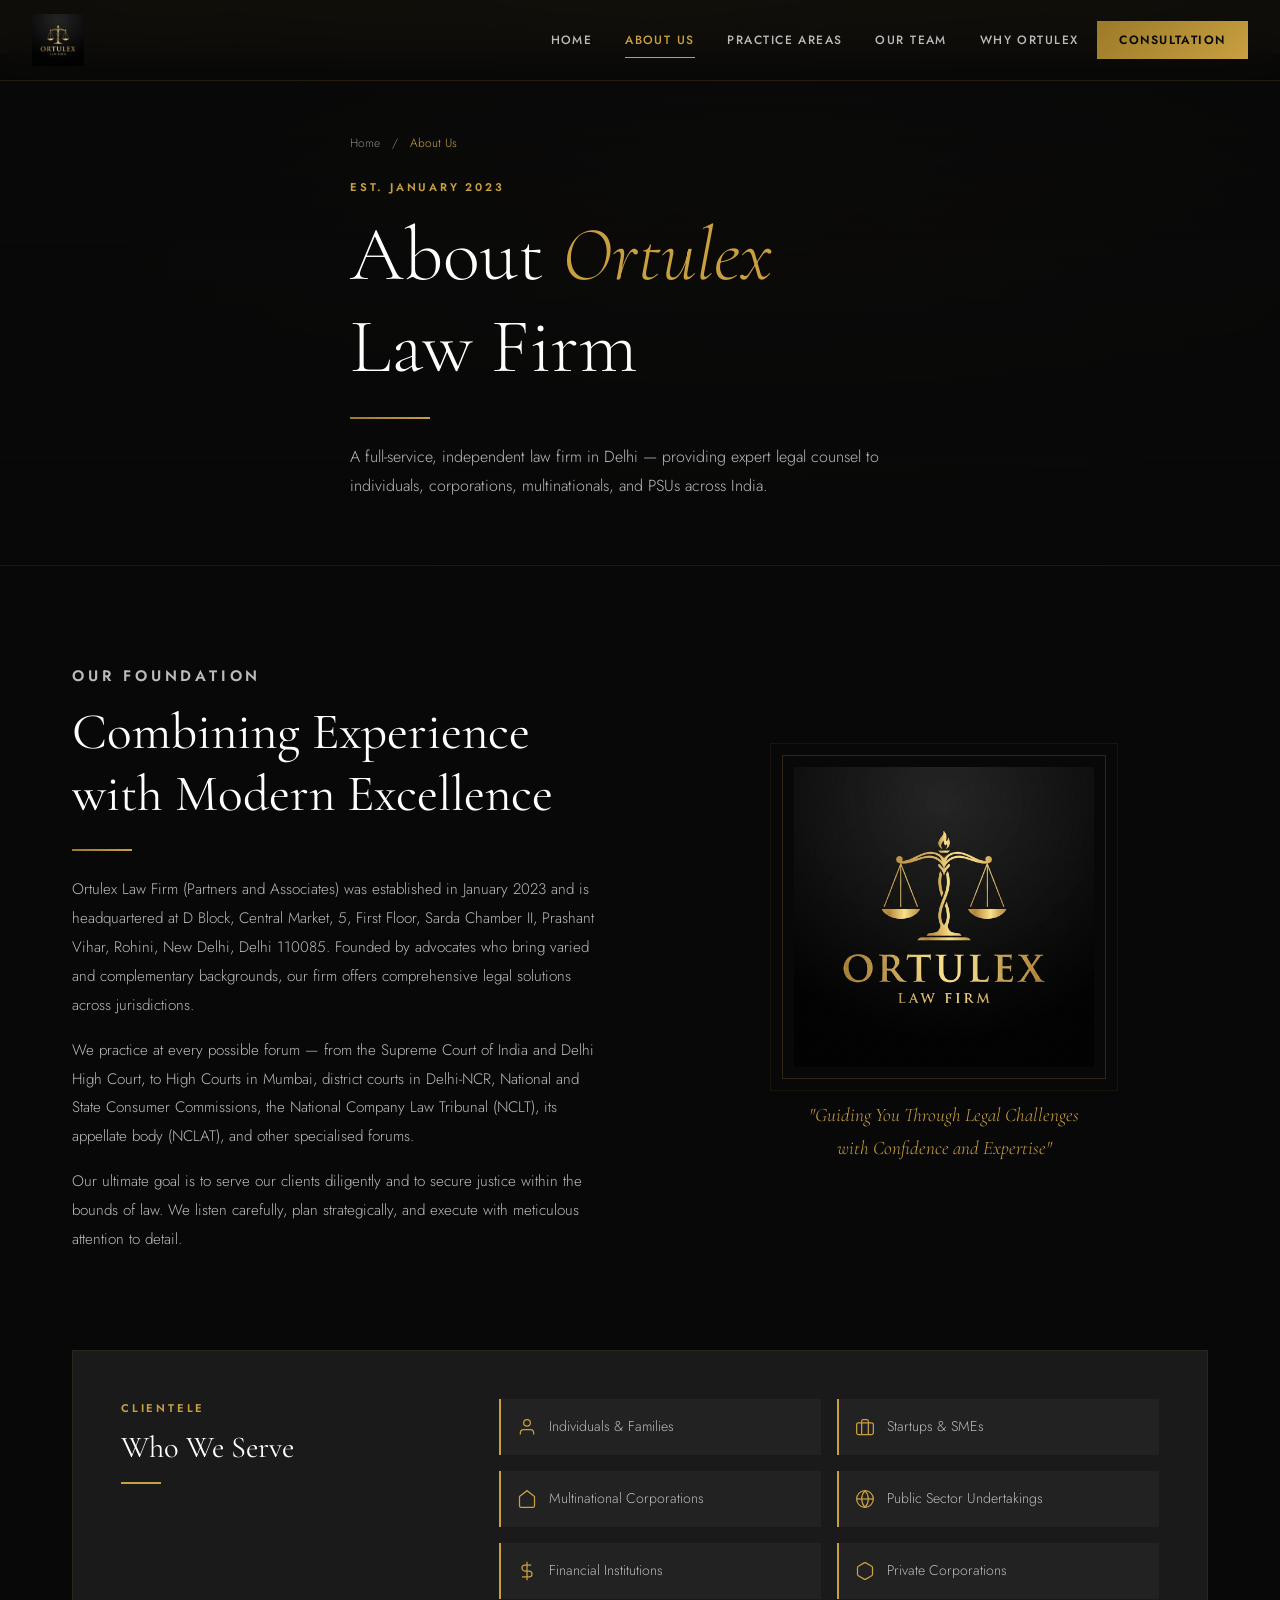
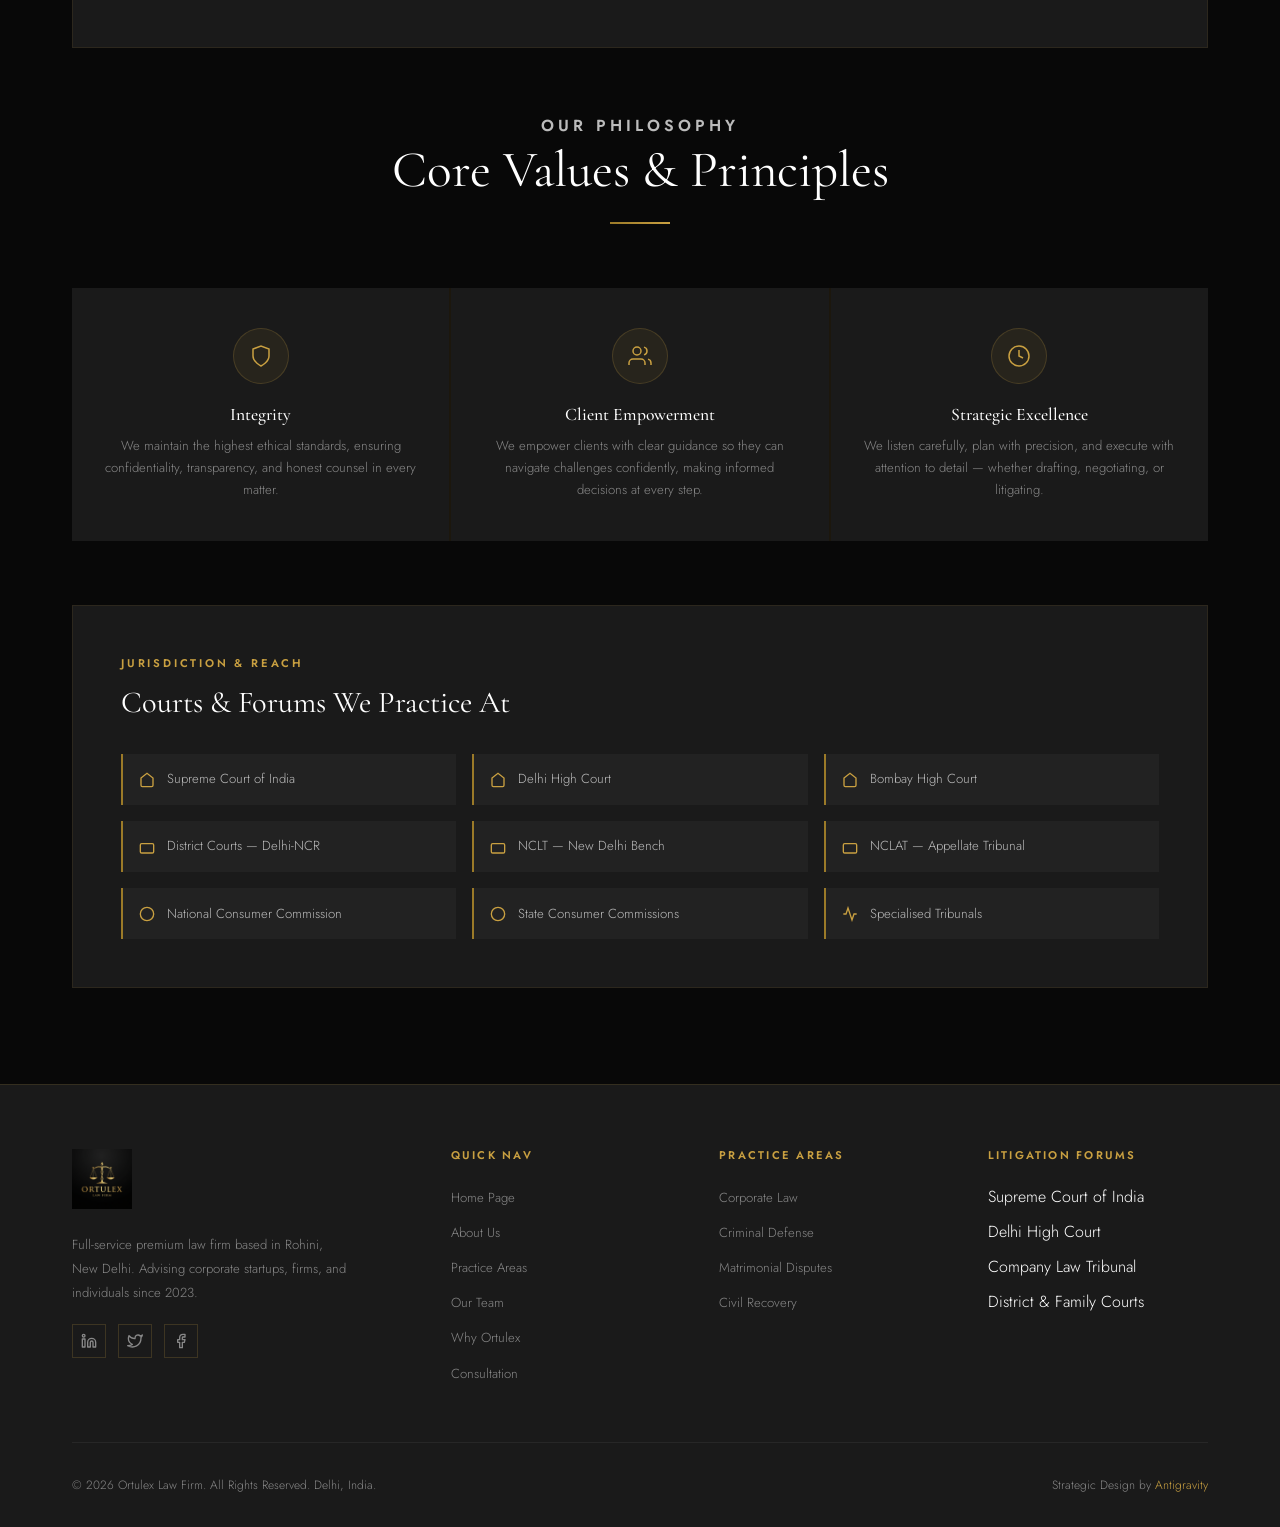
==== about.html @ f360d990 "first commit" ====
<!DOCTYPE html>
<html lang="en">
<head>
  <meta charset="UTF-8">
  <meta name="viewport" content="width=device-width, initial-scale=1.0">
  <title>About Us | Ortulex Law Firm</title>
  <meta name="description" content="About Ortulex Law Firm – Full-service legal solutions in Delhi since 2023. Meet our attorneys and learn our legal values.">
  <link rel="preconnect" href="https://fonts.googleapis.com">
  <link rel="preconnect" href="https://fonts.gstatic.com" crossorigin>
  <link href="https://fonts.googleapis.com/css2?family=Cormorant+Garamond:ital,wght@0,300;0,400;0,500;0,600;0,700;1,400;1,600&family=Jost:wght@300;400;500;600&display=swap" rel="stylesheet">
  <link rel="stylesheet" href="css/style.css">
</head>
<body>

  <!-- DYNAMIC HEADER PLACEHOLDER -->
  <div id="header-placeholder"></div>

  <!-- ABOUT PAGE HERO -->
  <div class="about-hero">
    <div class="container">
      <div class="breadcrumb"><a href="index.html">Home</a> &nbsp;/&nbsp; <span>About Us</span></div>
      <p class="label" style="margin-bottom:0.75rem;">Est. January 2023</p>
      <h1 style="max-width:650px;font-weight:300;">About <em style="color:var(--gold);font-style:italic;">Ortulex</em><br>Law Firm</h1>
      <div style="width:80px;height:2px;background:linear-gradient(90deg,var(--gold-dark),var(--gold));margin:1.5rem 0;"></div>
      <p style="max-width:580px;color:var(--gray-light);font-size:1rem;line-height:1.8;">A full-service, independent law firm in Delhi — providing expert legal counsel to individuals, corporations, multinationals, and PSUs across India.</p>
    </div>
  </div>

  <section class="section">
    <div class="container">
      <div class="about-intro">
        <div class="about-text">
          <p class="label" style="margin-bottom:0.75rem;">Our Foundation</p>
          <h2 style="margin-bottom:1.5rem;">Combining Experience<br>with Modern Excellence</h2>
          <div style="width:60px;height:2px;background:linear-gradient(90deg,var(--gold-dark),var(--gold));margin-bottom:1.5rem;"></div>
          <p>Ortulex Law Firm (Partners and Associates) was established in January 2023 and is headquartered at D Block, Central Market, 5, First Floor, Sarda Chamber II, Prashant Vihar, Rohini, New Delhi, Delhi 110085. Founded by advocates who bring varied and complementary backgrounds, our firm offers comprehensive legal solutions across jurisdictions.</p>
          <p>We practice at every possible forum — from the Supreme Court of India and Delhi High Court, to High Courts in Mumbai, district courts in Delhi-NCR, National and State Consumer Commissions, the National Company Law Tribunal (NCLT), its appellate body (NCLAT), and other specialised forums.</p>
          <p>Our ultimate goal is to serve our clients diligently and to secure justice within the bounds of law. We listen carefully, plan strategically, and execute with meticulous attention to detail.</p>
        </div>
        <div class="about-logo-block">
          <div class="about-logo-frame">
            <img src="images/logo.png" alt="Ortulex Law Firm Logo">
          </div>
          <div style="margin-top:2rem;text-align:center;">
            <div style="font-family:var(--serif);font-size:1.2rem;color:var(--gold);font-style:italic;">"Guiding You Through Legal Challenges<br>with Confidence and Expertise"</div>
          </div>
        </div>
      </div>

      <!-- WHO WE SERVE -->
      <div class="about-clientele-card">
        <div class="about-clientele-row">
          <div>
            <p class="label" style="margin-bottom:0.75rem;">Clientele</p>
            <h3>Who We Serve</h3>
            <div style="width:40px;height:2px;background:var(--gold);margin:1rem 0;"></div>
          </div>
          <div class="about-clientele-grid">
            <div style="display:flex;align-items:center;gap:0.75rem;padding:1rem;background:var(--dark3);border-left:2px solid var(--gold);">
              <svg width="20" height="20" viewBox="0 0 24 24" fill="none" stroke="var(--gold)" stroke-width="1.5"><path d="M20 21v-2a4 4 0 00-4-4H8a4 4 0 00-4 4v2"></path><circle cx="12" cy="7" r="4"></circle></svg>
              <span style="font-size:0.88rem;color:var(--gray-light);">Individuals &amp; Families</span>
            </div>
            <div style="display:flex;align-items:center;gap:0.75rem;padding:1rem;background:var(--dark3);border-left:2px solid var(--gold);">
              <svg width="20" height="20" viewBox="0 0 24 24" fill="none" stroke="var(--gold)" stroke-width="1.5"><rect x="2" y="7" width="20" height="14" rx="2"></rect><path d="M16 21V5a2 2 0 00-2-2h-4a2 2 0 00-2 2v16"></path></svg>
              <span style="font-size:0.88rem;color:var(--gray-light);">Startups &amp; SMEs</span>
            </div>
            <div style="display:flex;align-items:center;gap:0.75rem;padding:1rem;background:var(--dark3);border-left:2px solid var(--gold);">
              <svg width="20" height="20" viewBox="0 0 24 24" fill="none" stroke="var(--gold)" stroke-width="1.5"><path d="M3 9l9-7 9 7v11a2 2 0 01-2 2H5a2 2 0 01-2-2z"></path></svg>
              <span style="font-size:0.88rem;color:var(--gray-light);">Multinational Corporations</span>
            </div>
            <div style="display:flex;align-items:center;gap:0.75rem;padding:1rem;background:var(--dark3);border-left:2px solid var(--gold);">
              <svg width="20" height="20" viewBox="0 0 24 24" fill="none" stroke="var(--gold)" stroke-width="1.5"><circle cx="12" cy="12" r="10"></circle><line x1="2" y1="12" x2="22" y2="12"></line><path d="M12 2a15.3 15.3 0 014 10 15.3 15.3 0 01-4 10 15.3 15.3 0 01-4-10 15.3 15.3 0 014-10z"></path></svg>
              <span style="font-size:0.88rem;color:var(--gray-light);">Public Sector Undertakings</span>
            </div>
            <div style="display:flex;align-items:center;gap:0.75rem;padding:1rem;background:var(--dark3);border-left:2px solid var(--gold);">
              <svg width="20" height="20" viewBox="0 0 24 24" fill="none" stroke="var(--gold)" stroke-width="1.5"><line x1="12" y1="1" x2="12" y2="23"></line><path d="M17 5H9.5a3.5 3.5 0 000 7h5a3.5 3.5 0 010 7H6"></path></svg>
              <span style="font-size:0.88rem;color:var(--gray-light);">Financial Institutions</span>
            </div>
            <div style="display:flex;align-items:center;gap:0.75rem;padding:1rem;background:var(--dark3);border-left:2px solid var(--gold);">
              <svg width="20" height="20" viewBox="0 0 24 24" fill="none" stroke="var(--gold)" stroke-width="1.5"><path d="M21 16V8a2 2 0 00-1-1.73l-7-4a2 2 0 00-2 0l-7 4A2 2 0 003 8v8a2 2 0 001 1.73l7 4a2 2 0 002 0l7-4A2 2 0 0021 16z"></path></svg>
              <span style="font-size:0.88rem;color:var(--gray-light);">Private Corporations</span>
            </div>
          </div>
        </div>
      </div>

      <!-- VALUES -->
      <div class="section-header center" style="margin-bottom:2.5rem;">
        <p class="label">Our Philosophy</p>
        <h2>Core Values &amp; Principles</h2>
        <div style="width:60px;height:2px;background:linear-gradient(90deg,var(--gold-dark),var(--gold));margin:1.25rem auto;"></div>
      </div>
      <div class="values-grid">
        <div class="value-card">
          <div class="value-icon"><svg width="24" height="24" viewBox="0 0 24 24" fill="none" stroke="currentColor" stroke-width="1.5"><path d="M12 22s8-4 8-10V5l-8-3-8 3v7c0 6 8 10 8 10z"></path></svg></div>
          <h4>Integrity</h4>
          <p>We maintain the highest ethical standards, ensuring confidentiality, transparency, and honest counsel in every matter.</p>
        </div>
        <div class="value-card">
          <div class="value-icon"><svg width="24" height="24" viewBox="0 0 24 24" fill="none" stroke="currentColor" stroke-width="1.5"><path d="M17 21v-2a4 4 0 00-4-4H5a4 4 0 00-4 4v2"></path><circle cx="9" cy="7" r="4"></circle><path d="M23 21v-2a4 4 0 00-3-3.87M16 3.13a4 4 0 010 7.75"></path></svg></div>
          <h4>Client Empowerment</h4>
          <p>We empower clients with clear guidance so they can navigate challenges confidently, making informed decisions at every step.</p>
        </div>
        <div class="value-card">
          <div class="value-icon"><svg width="24" height="24" viewBox="0 0 24 24" fill="none" stroke="currentColor" stroke-width="1.5"><circle cx="12" cy="12" r="10"></circle><polyline points="12 6 12 12 16 14"></polyline></svg></div>
          <h4>Strategic Excellence</h4>
          <p>We listen carefully, plan with precision, and execute with attention to detail — whether drafting, negotiating, or litigating.</p>
        </div>
      </div>

      <!-- FORUMS -->
      <div class="courts-section" style="margin-top:4rem;">
        <p class="label" style="margin-bottom:0.75rem;">Jurisdiction &amp; Reach</p>
        <h3>Courts &amp; Forums We Practice At</h3>
        <div class="courts-grid">
          <div class="court-item"><svg width="16" height="16" viewBox="0 0 24 24" fill="none" stroke="currentColor" stroke-width="2"><path d="M3 9l9-7 9 7v11a2 2 0 01-2 2H5a2 2 0 01-2-2z"></path></svg> Supreme Court of India</div>
          <div class="court-item"><svg width="16" height="16" viewBox="0 0 24 24" fill="none" stroke="currentColor" stroke-width="2"><path d="M3 9l9-7 9 7v11a2 2 0 01-2 2H5a2 2 0 01-2-2z"></path></svg> Delhi High Court</div>
          <div class="court-item"><svg width="16" height="16" viewBox="0 0 24 24" fill="none" stroke="currentColor" stroke-width="2"><path d="M3 9l9-7 9 7v11a2 2 0 01-2 2H5a2 2 0 01-2-2z"></path></svg> Bombay High Court</div>
          <div class="court-item"><svg width="16" height="16" viewBox="0 0 24 24" fill="none" stroke="currentColor" stroke-width="2"><rect x="2" y="7" width="20" height="14" rx="2"></rect></svg> District Courts — Delhi-NCR</div>
          <div class="court-item"><svg width="16" height="16" viewBox="0 0 24 24" fill="none" stroke="currentColor" stroke-width="2"><rect x="2" y="7" width="20" height="14" rx="2"></rect></svg> NCLT — New Delhi Bench</div>
          <div class="court-item"><svg width="16" height="16" viewBox="0 0 24 24" fill="none" stroke="currentColor" stroke-width="2"><rect x="2" y="7" width="20" height="14" rx="2"></rect></svg> NCLAT — Appellate Tribunal</div>
          <div class="court-item"><svg width="16" height="16" viewBox="0 0 24 24" fill="none" stroke="currentColor" stroke-width="2"><circle cx="12" cy="12" r="10"></circle></svg> National Consumer Commission</div>
          <div class="court-item"><svg width="16" height="16" viewBox="0 0 24 24" fill="none" stroke="currentColor" stroke-width="2"><circle cx="12" cy="12" r="10"></circle></svg> State Consumer Commissions</div>
          <div class="court-item"><svg width="16" height="16" viewBox="0 0 24 24" fill="none" stroke="currentColor" stroke-width="2"><polyline points="22 12 18 12 15 21 9 3 6 12 2 12"></polyline></svg> Specialised Tribunals</div>
        </div>
      </div>
    </div>
  </section>

  <!-- DYNAMIC FOOTER PLACEHOLDER -->
  <div id="footer-placeholder"></div>

  <script src="js/main.js"></script>
</body>
</html>
---- css/style.css ----
/* ===== RESET & BASE ===== */
*, *::before, *::after { box-sizing: border-box; margin: 0; padding: 0; }
:root {
  --gold: #C9A041;
  --gold-light: #e8c96a;
  --gold-dark: #9b7a28;
  --black: #080808;
  --dark: #111111;
  --dark2: #1a1a1a;
  --dark3: #222222;
  --white: #ffffff;
  --cream: #f5efe4;
  --gray: #888888;
  --gray-light: #bbbbbb;
  --serif: 'Cormorant Garamond', Georgia, serif;
  --sans: 'Jost', sans-serif;
  --transition: 0.35s cubic-bezier(0.4, 0, 0.2, 1);
}
html { scroll-behavior: smooth; font-size: 16px; }
body {
  background: var(--black);
  color: var(--white);
  font-family: var(--sans);
  font-weight: 300;
  line-height: 1.7;
  overflow-x: hidden;
}
a { color: inherit; text-decoration: none; }
img { max-width: 100%; }
button { cursor: pointer; border: none; background: none; font-family: inherit; }

/* ===== SCROLLBAR ===== */
::-webkit-scrollbar { width: 6px; }
::-webkit-scrollbar-track { background: var(--dark); }
::-webkit-scrollbar-thumb { background: var(--gold-dark); border-radius: 3px; }

/* ===== ANIMATIONS ===== */
@keyframes fadeUp {
  from { opacity: 0; transform: translateY(40px); }
  to { opacity: 1; transform: translateY(0); }
}
@keyframes fadeIn {
  from { opacity: 0; }
  to { opacity: 1; }
}
@keyframes scaleIn {
  from { opacity: 0; transform: scale(0.92); }
  to { opacity: 1; transform: scale(1); }
}
@keyframes slideRight {
  from { opacity: 0; transform: translateX(-40px); }
  to { opacity: 1; transform: translateX(0); }
}
@keyframes shimmer {
  0% { background-position: -200% center; }
  100% { background-position: 200% center; }
}
@keyframes linegrow {
  from { transform: scaleX(0); }
  to { transform: scaleX(1); }
}
@keyframes rotateSlow {
  from { transform: rotate(0deg); }
  to { transform: rotate(360deg); }
}
.animate-fadeup { animation: fadeUp 0.8s ease both; }
.animate-fadein { animation: fadeIn 0.8s ease both; }
.delay-1 { animation-delay: 0.15s; }
.delay-2 { animation-delay: 0.3s; }
.delay-3 { animation-delay: 0.45s; }
.delay-4 { animation-delay: 0.6s; }
.delay-5 { animation-delay: 0.75s; }

/* ===== TYPOGRAPHY ===== */
h1, h2, h3, h4, h5 { font-family: var(--serif); font-weight: 400; line-height: 1.2; }
h1 { font-size: clamp(2.6rem, 6vw, 5rem); }
h2 { font-size: clamp(2rem, 4vw, 3.2rem); }
h3 { font-size: clamp(1.4rem, 2.5vw, 1.9rem); }
h4 { font-size: 1.25rem; }
.label {
  font-family: var(--sans);
  font-size: 0.7rem;
  font-weight: 600;
  letter-spacing: 0.25em;
  text-transform: uppercase;
  color: var(--gold);
}
.gold { color: var(--gold); }

/* ===== LAYOUT ===== */
.container { max-width: 1200px; margin: 0 auto; padding: 0 2rem; }
.section { padding: 6rem 0; }
.section-sm { padding: 4rem 0; }

/* ===== DIVIDERS ===== */
.gold-line {
  display: inline-block;
  width: 60px; height: 2px;
  background: var(--gold);
  transform-origin: left;
}
.gold-line-full {
  width: 100%; height: 1px;
  background: linear-gradient(90deg, transparent, var(--gold), transparent);
}

/* ===== PAGE SYSTEM ===== */
.page { display: none; }
.page.active { display: block; animation: fadeIn 0.5s ease; }

/* ===== NAVBAR ===== */
#navbar {
  position: fixed;
  top: 0; left: 0; right: 0;
  z-index: 1000;
  background: rgba(8,8,8,0.95);
  backdrop-filter: blur(20px);
  border-bottom: 1px solid rgba(201,160,65,0.15);
  transition: var(--transition);
}
#navbar.scrolled { box-shadow: 0 4px 30px rgba(0,0,0,0.5); background: rgba(8,8,8,0.98); }
.nav-inner {
  max-width: 1300px;
  margin: 0 auto;
  padding: 0 2rem;
  height: 80px;
  display: flex;
  align-items: center;
  justify-content: space-between;
}
.nav-logo {
  display: flex;
  align-items: center;
  gap: 1rem;
  cursor: pointer;
}
.nav-logo img {
  height: 52px;
  width: auto;
  filter: brightness(1);
  transition: var(--transition);
}
.nav-logo:hover img { filter: brightness(1.1); }
.nav-brand {
  display: flex;
  flex-direction: column;
  line-height: 1;
}
.nav-brand-name {
  font-family: var(--serif);
  font-size: 1.4rem;
  font-weight: 600;
  letter-spacing: 0.05em;
  color: var(--white);
}
.nav-brand-sub {
  font-size: 0.65rem;
  letter-spacing: 0.2em;
  text-transform: uppercase;
  color: var(--gold);
  margin-top: 2px;
}
.nav-links {
  display: flex;
  align-items: center;
  gap: 0.25rem;
  list-style: none;
}
.nav-links li a, .nav-links li button {
  display: block;
  padding: 0.5rem 0.9rem;
  font-size: 0.75rem;
  font-weight: 500;
  letter-spacing: 0.12em;
  text-transform: uppercase;
  color: var(--gray-light);
  transition: color var(--transition);
  position: relative;
}
.nav-links li a::after, .nav-links li button::after {
  content: '';
  position: absolute;
  bottom: 0; left: 0.9rem; right: 0.9rem;
  height: 1px;
  background: var(--gold);
  transform: scaleX(0);
  transition: transform var(--transition);
}
.nav-links li a:hover, .nav-links li button:hover,
.nav-links li a.active, .nav-links li button.active {
  color: var(--gold);
}
.nav-links li a:hover::after, .nav-links li button:hover::after,
.nav-links li a.active::after, .nav-links li button.active::after {
  transform: scaleX(1);
}
.nav-cta {
  background: linear-gradient(135deg, var(--gold-dark), var(--gold)) !important;
  color: var(--black) !important;
  padding: 0.55rem 1.4rem !important;
  font-weight: 600 !important;
  letter-spacing: 0.1em;
}
.nav-cta:hover { opacity: 0.9; }
.nav-cta::after { display: none !important; }
.hamburger {
  display: none;
  flex-direction: column;
  gap: 5px;
  cursor: pointer;
  padding: 8px;
}
.hamburger span {
  display: block;
  width: 24px; height: 1.5px;
  background: var(--white);
  transition: var(--transition);
}
.mobile-menu {
  display: none;
  position: fixed;
  top: 80px; left: 0; right: 0;
  background: rgba(8,8,8,0.98);
  backdrop-filter: blur(20px);
  border-bottom: 1px solid rgba(201,160,65,0.2);
  z-index: 999;
  padding: 1.5rem 2rem;
}
.mobile-menu.open { display: block; animation: fadeIn 0.3s ease; }
.mobile-menu ul { list-style: none; display: flex; flex-direction: column; gap: 0.25rem; }
.mobile-menu ul li a, .mobile-menu ul li button {
  display: block;
  padding: 0.75rem 0;
  font-size: 0.85rem;
  letter-spacing: 0.1em;
  text-transform: uppercase;
  color: var(--gray-light);
  border-bottom: 1px solid rgba(255,255,255,0.06);
  width: 100%;
  text-align: left;
  transition: color var(--transition);
}
.mobile-menu ul li a:hover, .mobile-menu ul li button:hover { color: var(--gold); }

/* ===== HERO ===== */
.hero {
  min-height: 100vh;
  position: relative;
  display: flex;
  align-items: center;
  overflow: hidden;
  padding-top: 80px;
  padding-bottom: 4rem;
}
.hero-bg {
  position: absolute;
  inset: 0;
  background:
    radial-gradient(ellipse at 70% 50%, rgba(201,160,65,0.08) 0%, transparent 60%),
    radial-gradient(ellipse at 20% 80%, rgba(201,160,65,0.04) 0%, transparent 50%),
    linear-gradient(180deg, #080808 0%, #0f0c07 100%);
  z-index: 0;
}
.hero-grid {
  position: absolute;
  inset: 0;
  background-image:
    linear-gradient(rgba(201,160,65,0.04) 1px, transparent 1px),
    linear-gradient(90deg, rgba(201,160,65,0.04) 1px, transparent 1px);
  background-size: 80px 80px;
  mask-image: linear-gradient(180deg, transparent, rgba(0,0,0,0.5) 30%, rgba(0,0,0,0.5) 70%, transparent);
  z-index: 0;
}
.hero-ornament {
  position: absolute;
  right: -50px;
  top: 50%;
  transform: translateY(-50%);
  width: 600px; height: 600px;
  border-radius: 50%;
  border: 1px solid rgba(201,160,65,0.1);
  opacity: 0.4;
  z-index: 0;
}
.hero-ornament::before {
  content: '';
  position: absolute;
  inset: 40px;
  border-radius: 50%;
  border: 1px solid rgba(201,160,65,0.07);
}
.hero-wrapper {
  display: grid;
  grid-template-columns: 1.2fr 0.8fr;
  gap: 4rem;
  align-items: center;
  width: 100%;
  position: relative;
  z-index: 2;
}
.hero-content {
  max-width: 100%;
}
.hero-label {
  display: inline-flex;
  align-items: center;
  gap: 1rem;
  margin-bottom: 1.5rem;
  animation: slideRight 0.8s ease both;
}
.hero-label::before {
  content: '';
  width: 30px; height: 1px;
  background: var(--gold);
}
.hero h1 {
  margin-bottom: 1.5rem;
  animation: fadeUp 0.8s ease 0.2s both;
  font-weight: 300;
  line-height: 1.15;
}
.hero h1 em {
  font-style: italic;
  color: var(--gold);
  font-weight: 500;
}
.hero-sub {
  font-size: 1.05rem;
  color: var(--gray-light);
  margin-bottom: 2.5rem;
  animation: fadeUp 0.8s ease 0.35s both;
  line-height: 1.8;
}
.hero-actions {
  display: flex;
  gap: 1rem;
  flex-wrap: wrap;
  animation: fadeUp 0.8s ease 0.5s both;
  margin-bottom: 3.5rem;
}
.btn-primary {
  display: inline-flex;
  align-items: center;
  gap: 0.6rem;
  padding: 0.9rem 2rem;
  background: linear-gradient(135deg, var(--gold-dark), var(--gold));
  color: var(--black);
  font-family: var(--sans);
  font-size: 0.8rem;
  font-weight: 600;
  letter-spacing: 0.15em;
  text-transform: uppercase;
  transition: var(--transition);
  position: relative;
  overflow: hidden;
}
.btn-primary::before {
  content: '';
  position: absolute;
  top: 0; left: -100%;
  width: 100%; height: 100%;
  background: rgba(255,255,255,0.15);
  transition: left 0.3s ease;
}
.btn-primary:hover::before { left: 100%; }
.btn-primary:hover { transform: translateY(-2px); box-shadow: 0 8px 25px rgba(201,160,65,0.3); }
.btn-outline {
  display: inline-flex;
  align-items: center;
  gap: 0.6rem;
  padding: 0.9rem 2rem;
  border: 1px solid rgba(201,160,65,0.5);
  color: var(--gold);
  font-family: var(--sans);
  font-size: 0.8rem;
  font-weight: 500;
  letter-spacing: 0.15em;
  text-transform: uppercase;
  transition: var(--transition);
}
.btn-outline:hover {
  background: rgba(201,160,65,0.1);
  border-color: var(--gold);
  transform: translateY(-2px);
}
.hero-stats {
  display: flex;
  gap: 3rem;
  padding-top: 2.5rem;
  border-top: 1px solid rgba(255,255,255,0.08);
  animation: fadeUp 0.8s ease 0.65s both;
}
.stat-item { text-align: left; }
.stat-number {
  font-family: var(--serif);
  font-size: 2.5rem;
  font-weight: 600;
  color: var(--gold);
  line-height: 1;
  margin-bottom: 0.25rem;
}
.stat-label {
  font-size: 0.72rem;
  letter-spacing: 0.1em;
  text-transform: uppercase;
  color: var(--gray);
}
.hero-visual {
  display: flex;
  justify-content: center;
  align-items: center;
  animation: fadeIn 1.2s ease 0.4s both;
}
.hero-visual-inner {
  position: relative;
  width: 320px;
  height: 320px;
  border-radius: 50%;
  padding: 1.5rem;
  background: radial-gradient(circle, rgba(201,160,65,0.1) 0%, transparent 70%);
  border: 1px solid rgba(201,160,65,0.15);
  display: flex;
  justify-content: center;
  align-items: center;
  box-shadow: 0 0 50px rgba(0, 0, 0, 0.8), inset 0 0 30px rgba(201,160,65,0.05);
  animation: floatSlow 6s ease-in-out infinite;
}
@keyframes floatSlow {
  0%, 100% { transform: translateY(0px) rotate(0deg); }
  50% { transform: translateY(-10px) rotate(1deg); }
}
.hero-logo-showcase {
  width: 80%;
  height: 80%;
  object-fit: contain;
  filter: brightness(1.2) contrast(1.1);
  border-radius: 50%;
}
.hero-scroll {
  position: absolute;
  bottom: 2rem;
  left: 50%;
  transform: translateX(-50%);
  display: flex;
  flex-direction: column;
  align-items: center;
  gap: 0.5rem;
  font-size: 0.65rem;
  letter-spacing: 0.2em;
  text-transform: uppercase;
  color: var(--gray);
  animation: fadeIn 1s ease 1s both;
  z-index: 10;
}
.scroll-line {
  width: 1px; height: 40px;
  background: linear-gradient(to bottom, var(--gold), transparent);
  animation: scaleIn 1.5s ease infinite;
}

/* ===== MARQUEE ===== */
.marquee-section {
  padding: 1.5rem 0;
  background: linear-gradient(90deg, var(--black), var(--dark2), var(--black));
  border-top: 1px solid rgba(201,160,65,0.1);
  border-bottom: 1px solid rgba(201,160,65,0.1);
  overflow: hidden;
}
.marquee-track {
  display: flex;
  gap: 0;
  white-space: nowrap;
  animation: scroll-x 30s linear infinite;
}
@keyframes scroll-x {
  from { transform: translateX(0); }
  to { transform: translateX(-50%); }
}
.marquee-item {
  display: inline-flex;
  align-items: center;
  gap: 1.5rem;
  padding: 0 2rem;
  font-size: 0.7rem;
  font-weight: 500;
  letter-spacing: 0.2em;
  text-transform: uppercase;
  color: var(--gray);
}
.marquee-item span.dot {
  width: 4px; height: 4px;
  background: var(--gold);
  border-radius: 50%;
  flex-shrink: 0;
}
.marquee-item.highlight { color: var(--gold-light); }

/* ===== SECTION HEADERS ===== */
.section-header { margin-bottom: 3.5rem; }
.section-header .label { margin-bottom: 0.75rem; }
.section-header h2 { margin-bottom: 1rem; }
.section-header p {
  color: var(--gray-light);
  max-width: 560px;
  font-size: 1rem;
  line-height: 1.8;
}
.section-header.center { text-align: center; }
.section-header.center p { margin: 0 auto; }

/* ===== PRACTICE AREAS GRID ===== */
.practices-grid {
  display: grid;
  grid-template-columns: repeat(3, 1fr);
  gap: 1.5px;
  background: rgba(201,160,65,0.1);
}
.practice-card {
  background: var(--dark2);
  padding: 2.5rem 2rem;
  cursor: pointer;
  transition: var(--transition);
  position: relative;
  overflow: hidden;
}
.practice-card::before {
  content: '';
  position: absolute;
  bottom: 0; left: 0;
  width: 100%; height: 2px;
  background: linear-gradient(90deg, var(--gold-dark), var(--gold));
  transform: scaleX(0);
  transition: transform var(--transition);
}
.practice-card:hover {
  background: var(--dark3);
  transform: translateY(-4px);
  z-index: 1;
}
.practice-card:hover::before { transform: scaleX(1); }
.practice-icon {
  width: 48px; height: 48px;
  margin-bottom: 1.25rem;
  color: var(--gold);
  opacity: 0.8;
}
.practice-card h4 {
  font-family: var(--serif);
  font-size: 1.15rem;
  color: var(--white);
  margin-bottom: 0.75rem;
  font-weight: 500;
}
.practice-card p {
  font-size: 0.85rem;
  color: var(--gray);
  line-height: 1.7;
}
.practice-card .card-arrow {
  display: inline-flex;
  align-items: center;
  gap: 0.4rem;
  margin-top: 1rem;
  font-size: 0.7rem;
  letter-spacing: 0.12em;
  text-transform: uppercase;
  color: var(--gold);
  opacity: 0;
  transform: translateX(-10px);
  transition: var(--transition);
}
.practice-card:hover .card-arrow {
  opacity: 1;
  transform: translateX(0);
}

/* ===== TEAM ===== */
.team-grid {
  display: grid;
  grid-template-columns: 1fr 1fr;
  gap: 2px;
  background: rgba(201,160,65,0.1);
}
.team-card {
  background: var(--dark2);
  padding: 3rem 2.5rem;
  position: relative;
  overflow: hidden;
  transition: var(--transition);
}
.team-card::after {
  content: '';
  position: absolute;
  top: 0; left: 0;
  width: 3px; height: 100%;
  background: linear-gradient(180deg, var(--gold-dark), var(--gold));
  transform: scaleY(0);
  transform-origin: top;
  transition: transform var(--transition);
}
.team-card:hover::after { transform: scaleY(1); }
.team-avatar {
  width: 80px; height: 80px;
  border-radius: 50%;
  background: linear-gradient(135deg, var(--gold-dark), var(--gold));
  display: flex;
  align-items: center;
  justify-content: center;
  font-family: var(--serif);
  font-size: 1.8rem;
  color: var(--black);
  font-weight: 600;
  margin-bottom: 1.5rem;
  flex-shrink: 0;
}
.team-role {
  font-size: 0.7rem;
  letter-spacing: 0.18em;
  text-transform: uppercase;
  color: var(--gold);
  margin-bottom: 0.5rem;
}
.team-card h3 {
  font-size: 1.6rem;
  margin-bottom: 1rem;
  font-weight: 500;
}
.team-card p {
  color: var(--gray-light);
  font-size: 0.9rem;
  line-height: 1.8;
  margin-bottom: 1rem;
}
.team-credential {
  display: flex;
  align-items: flex-start;
  gap: 0.75rem;
  padding: 0.6rem 0;
  border-top: 1px solid rgba(255,255,255,0.05);
  font-size: 0.82rem;
  color: var(--gray);
}
.team-credential .bullet { color: var(--gold); flex-shrink: 0; margin-top: 2px; }

/* ===== WHY CHOOSE US ===== */
.why-grid {
  display: grid;
  grid-template-columns: repeat(2, 1fr);
  gap: 2px;
  background: rgba(201,160,65,0.1);
  margin-bottom: 4rem;
}
.why-card {
  background: var(--dark2);
  padding: 2.5rem 2rem;
  position: relative;
}
.why-number {
  font-family: var(--serif);
  font-size: 4rem;
  font-weight: 700;
  color: rgba(201,160,65,0.08);
  line-height: 1;
  margin-bottom: 1rem;
  user-select: none;
}
.why-card h4 {
  font-family: var(--serif);
  font-size: 1.2rem;
  color: var(--gold);
  margin-bottom: 0.75rem;
  font-weight: 500;
}
.why-card p {
  font-size: 0.88rem;
  color: var(--gray-light);
  line-height: 1.8;
}

/* ===== COURTS SECTION ===== */
.courts-section {
  background: var(--dark2);
  border: 1px solid rgba(201,160,65,0.1);
  padding: 3rem;
  margin-top: 3rem;
}
.courts-grid {
  display: grid;
  grid-template-columns: repeat(3, 1fr);
  gap: 1rem;
  margin-top: 2rem;
}
.court-item {
  display: flex;
  align-items: center;
  gap: 0.75rem;
  padding: 0.9rem 1rem;
  background: var(--dark3);
  border-left: 2px solid var(--gold-dark);
  font-size: 0.82rem;
  color: var(--gray-light);
  transition: var(--transition);
}
.court-item:hover {
  background: rgba(201,160,65,0.06);
  border-left-color: var(--gold);
  color: var(--white);
}
.court-item svg { color: var(--gold); flex-shrink: 0; }

/* ===== CONTACT ===== */
.contact-grid {
  display: grid;
  grid-template-columns: 1fr 1.4fr;
  gap: 4rem;
  align-items: start;
}
.contact-info { }
.contact-block {
  margin-bottom: 2.5rem;
  padding-bottom: 2.5rem;
  border-bottom: 1px solid rgba(255,255,255,0.06);
}
.contact-block:last-child { border-bottom: none; }
.contact-block .label { margin-bottom: 0.75rem; }
.contact-block p {
  font-size: 0.95rem;
  color: var(--gray-light);
  line-height: 1.8;
}
.contact-block a { color: var(--gold); transition: color var(--transition); }
.contact-block a:hover { color: var(--gold-light); }
.contact-form-wrap {
  background: var(--dark2);
  border: 1px solid rgba(201,160,65,0.1);
  padding: 3rem 2.5rem;
}
.form-row {
  display: grid;
  grid-template-columns: 1fr 1fr;
  gap: 1rem;
}
.form-group {
  margin-bottom: 1.25rem;
}
.form-group label {
  display: block;
  font-size: 0.7rem;
  letter-spacing: 0.15em;
  text-transform: uppercase;
  color: var(--gray);
  margin-bottom: 0.5rem;
}
.form-group input,
.form-group select,
.form-group textarea {
  width: 100%;
  padding: 0.9rem 1rem;
  background: var(--dark3);
  border: 1px solid rgba(255,255,255,0.08);
  border-top-color: rgba(201,160,65,0.15);
  color: var(--white);
  font-family: var(--sans);
  font-size: 0.9rem;
  font-weight: 300;
  outline: none;
  transition: var(--transition);
  appearance: none;
}
.form-group input::placeholder,
.form-group textarea::placeholder {
  color: var(--gray);
}
.form-group input:focus,
.form-group select:focus,
.form-group textarea:focus {
  border-color: var(--gold-dark);
  background: rgba(201,160,65,0.03);
}
.form-group textarea { height: 130px; resize: vertical; }
.form-group select option { background: var(--dark3); }
.form-success {
  display: none;
  padding: 1rem;
  background: rgba(201,160,65,0.1);
  border: 1px solid rgba(201,160,65,0.3);
  text-align: center;
  color: var(--gold);
  font-size: 0.9rem;
  margin-top: 1rem;
}

/* ===== ABOUT PAGE ===== */
.about-hero {
  min-height: 45vh;
  display: flex;
  align-items: center;
  background:
    linear-gradient(180deg, rgba(8,8,8,0.7) 0%, var(--black) 100%),
    radial-gradient(ellipse at 60% 40%, rgba(201,160,65,0.08) 0%, transparent 60%);
  padding-top: 80px;
  padding-bottom: 4rem;
  border-bottom: 1px solid rgba(201,160,65,0.1);
}
.about-intro {
  display: grid;
  grid-template-columns: 1fr 1fr;
  gap: 5rem;
  align-items: center;
  margin-bottom: 5rem;
}
.about-logo-block {
  display: flex;
  flex-direction: column;
  align-items: center;
  position: relative;
}
.about-logo-frame {
  position: relative;
  width: 300px; height: 300px;
  display: flex;
  align-items: center;
  justify-content: center;
}
.about-logo-frame::before {
  content: '';
  position: absolute;
  inset: -12px;
  border: 1px solid rgba(201,160,65,0.2);
}
.about-logo-frame::after {
  content: '';
  position: absolute;
  inset: -24px;
  border: 1px solid rgba(201,160,65,0.08);
}
.about-logo-frame img { width: 100%; height: 100%; object-fit: contain; }
.about-text h2 { margin-bottom: 1rem; }
.about-text .label { margin-bottom: 0.75rem; }
.about-text p {
  color: var(--gray-light);
  margin-bottom: 1rem;
  font-size: 0.95rem;
  line-height: 1.9;
}
.values-grid {
  display: grid;
  grid-template-columns: repeat(3, 1fr);
  gap: 2px;
  background: rgba(201,160,65,0.1);
  margin-top: 4rem;
}
.value-card {
  background: var(--dark2);
  padding: 2.5rem 1.75rem;
  text-align: center;
}
.value-icon {
  width: 56px; height: 56px;
  margin: 0 auto 1.25rem;
  background: rgba(201,160,65,0.08);
  border: 1px solid rgba(201,160,65,0.2);
  border-radius: 50%;
  display: flex;
  align-items: center;
  justify-content: center;
  color: var(--gold);
}
.value-card h4 {
  font-family: var(--serif);
  font-size: 1.1rem;
  color: var(--white);
  margin-bottom: 0.6rem;
  font-weight: 500;
}
.value-card p {
  font-size: 0.82rem;
  color: var(--gray);
  line-height: 1.7;
}

/* ===== PRACTICE AREAS PAGE ===== */
.practice-detail {
  display: none;
  padding: 2rem 0;
}
.practice-detail.active { display: block; animation: fadeIn 0.3s ease; }
.practice-detail-content {
  display: grid;
  grid-template-columns: 1.5fr 1fr;
  gap: 4rem;
  align-items: start;
}
.practice-services h4 {
  font-family: var(--serif);
  font-size: 1rem;
  font-weight: 500;
  color: var(--gold);
  margin-bottom: 1rem;
}
.service-list {
  list-style: none;
  margin-top: 0.5rem;
}
.service-list li {
  display: flex;
  align-items: flex-start;
  gap: 0.75rem;
  padding: 0.6rem 0;
  border-bottom: 1px solid rgba(255,255,255,0.05);
  font-size: 0.88rem;
  color: var(--gray-light);
}
.service-list li::before {
  content: '→';
  color: var(--gold);
  flex-shrink: 0;
  font-size: 0.75rem;
  margin-top: 2px;
}
.practice-sidebar {
  position: sticky;
  top: 100px;
}
.sidebar-cta {
  background: var(--dark2);
  border: 1px solid rgba(201,160,65,0.15);
  padding: 2rem;
  margin-bottom: 1.5rem;
}
.sidebar-cta h4 {
  font-family: var(--serif);
  font-size: 1.2rem;
  margin-bottom: 0.75rem;
  font-weight: 500;
}
.sidebar-cta p {
  font-size: 0.85rem;
  color: var(--gray-light);
  line-height: 1.7;
  margin-bottom: 1.25rem;
}

/* ===== FOOTER ===== */
footer {
  background: var(--dark2);
  border-top: 1px solid rgba(201,160,65,0.15);
  padding: 4rem 0 2rem;
}
.footer-grid {
  display: grid;
  grid-template-columns: 1.5fr 1fr 1fr 1fr;
  gap: 3rem;
  margin-bottom: 3rem;
}
.footer-brand img {
  height: 60px;
  margin-bottom: 1rem;
  filter: brightness(0.9);
}
.footer-brand p {
  font-size: 0.82rem;
  color: var(--gray);
  line-height: 1.8;
  max-width: 280px;
  margin-bottom: 1.25rem;
}
.footer-col h5 {
  font-family: var(--sans);
  font-size: 0.7rem;
  font-weight: 600;
  letter-spacing: 0.2em;
  text-transform: uppercase;
  color: var(--gold);
  margin-bottom: 1.25rem;
}
.footer-col ul { list-style: none; }
.footer-col ul li {
  margin-bottom: 0.5rem;
}
.footer-col ul li a, .footer-col ul li button {
  font-size: 0.82rem;
  color: var(--gray);
  transition: color var(--transition);
  display: inline-block;
  width: 100%;
  text-align: left;
}
.footer-col ul li a:hover, .footer-col ul li button:hover { color: var(--gold-light); }
.footer-bottom {
  padding-top: 2rem;
  border-top: 1px solid rgba(255,255,255,0.06);
  display: flex;
  justify-content: space-between;
  align-items: center;
  flex-wrap: wrap;
  gap: 1rem;
}
.footer-bottom p {
  font-size: 0.75rem;
  color: var(--gray);
}
.footer-bottom a { color: var(--gold); }
.social-links {
  display: flex;
  gap: 0.75rem;
}
.social-link {
  width: 34px; height: 34px;
  border: 1px solid rgba(201,160,65,0.2);
  display: flex;
  align-items: center;
  justify-content: center;
  color: var(--gray);
  font-size: 0.75rem;
  transition: var(--transition);
}
.social-link:hover {
  border-color: var(--gold);
  color: var(--gold);
  background: rgba(201,160,65,0.05);
}

/* ===== BREADCRUMB ===== */
.breadcrumb {
  display: flex;
  align-items: center;
  gap: 0.5rem;
  font-size: 0.75rem;
  color: var(--gray);
  margin-bottom: 1.5rem;
}
.breadcrumb span { color: var(--gold); }

/* ===== HIGHLIGHTS / BANNER ===== */
.banner-strip {
  background: linear-gradient(90deg, var(--gold-dark), var(--gold), var(--gold-dark));
  padding: 1rem 2rem;
  text-align: center;
  font-size: 0.78rem;
  font-weight: 600;
  letter-spacing: 0.15em;
  text-transform: uppercase;
  color: var(--black);
}

/* ===== RESPONSIVE ===== */
@media (max-width: 1024px) {
  .hero-wrapper {
    grid-template-columns: 1fr;
    gap: 3rem;
    text-align: center;
    padding-top: 2rem;
    padding-bottom: 2rem;
  }
  .hero-label {
    justify-content: center;
  }
  .hero-label::before {
    display: none;
  }
  .hero-sub {
    margin-left: auto;
    margin-right: auto;
    max-width: 600px;
  }
  .hero-actions {
    justify-content: center;
  }
  .hero-stats {
    justify-content: center;
    gap: 3rem;
  }
  .hero-visual {
    order: -1; /* Place logo above text on tablet/mobile for visual impact */
  }
  .hero-visual-inner {
    width: 240px;
    height: 240px;
  }
  .practices-grid { grid-template-columns: repeat(2, 1fr); }
  .footer-grid { grid-template-columns: 1fr 1fr; }
  .about-intro { grid-template-columns: 1fr; gap: 3rem; }
  .about-logo-block { order: -1; }
  .contact-grid { grid-template-columns: 1fr; gap: 3rem; }
  .practice-detail-content { grid-template-columns: 1fr; }
  .practice-sidebar { position: static; }
  .courts-grid { grid-template-columns: repeat(2, 1fr); }
}
@media (max-width: 768px) {
  .nav-links { display: none; }
  .hamburger { display: flex; }
  .hero-stats { gap: 1.5rem; flex-wrap: wrap; justify-content: center; }
  .team-grid { grid-template-columns: 1fr; }
  .why-grid { grid-template-columns: 1fr; }
  .values-grid { grid-template-columns: 1fr; }
  .form-row { grid-template-columns: 1fr; }
  .footer-grid { grid-template-columns: 1fr; gap: 2rem; }
  .courts-grid { grid-template-columns: 1fr; }
  .practices-grid { grid-template-columns: 1fr; }
}

/* ===== TEAM DETAILS PAGE CUSTOM RESPONSIVE STYLING ===== */
.team-detail-card {
  background: var(--dark2);
  border: 1px solid rgba(201, 160, 65, 0.1);
  padding: 4rem;
  margin-bottom: 2px;
  position: relative;
  overflow: hidden;
}
.team-detail-row {
  display: grid;
  grid-template-columns: 160px 1fr;
  gap: 3rem;
  align-items: start;
}
.team-info-grid {
  display: grid;
  grid-template-columns: repeat(2, 1fr);
  gap: 1rem;
}
@media (max-width: 768px) {
  .team-detail-card {
    padding: 2.5rem 1.5rem;
  }
  .team-detail-row {
    grid-template-columns: 1fr;
    gap: 2rem;
    text-align: center;
  }
}
@media (max-width: 560px) {
  .team-info-grid {
    grid-template-columns: 1fr;
  }
}

/* ===== ABOUT PAGE CUSTOM RESPONSIVE STYLING ===== */
.about-clientele-card {
  background: var(--dark2);
  border: 1px solid rgba(201, 160, 65, 0.1);
  padding: 3rem;
  margin-bottom: 4rem;
}
.about-clientele-row {
  display: grid;
  grid-template-columns: 1fr 2fr;
  gap: 3rem;
  align-items: start;
}
.about-clientele-grid {
  display: grid;
  grid-template-columns: repeat(2, 1fr);
  gap: 1rem;
}
@media (max-width: 768px) {
  .about-clientele-card {
    padding: 2rem 1.5rem;
  }
  .about-clientele-row {
    grid-template-columns: 1fr;
    gap: 2rem;
    text-align: center;
  }
  .about-clientele-row h3 {
    text-align: center;
  }
  .about-clientele-row div[style*="width:40px"] {
    margin: 1rem auto !important;
  }
}
@media (max-width: 560px) {
  .about-clientele-grid {
    grid-template-columns: 1fr;
  }
}

/* ===== HOME PAGE OVERVIEW SECTION CUSTOM RESPONSIVE STYLING ===== */
.overview-row {
  display: grid;
  grid-template-columns: 1fr 1fr;
  gap: 5rem;
  align-items: center;
}
.overview-features-grid {
  display: grid;
  grid-template-columns: 1fr 1fr;
  gap: 2px;
  background: rgba(201, 160, 65, 0.1);
}
@media (max-width: 1024px) {
  .overview-row {
    grid-template-columns: 1fr;
    gap: 3rem;
  }
}
@media (max-width: 560px) {
  .overview-features-grid {
    grid-template-columns: 1fr;
  }
}

/* ===== PAGE TRANSITIONS ===== */
.page-enter { animation: fadeIn 0.4s ease; }
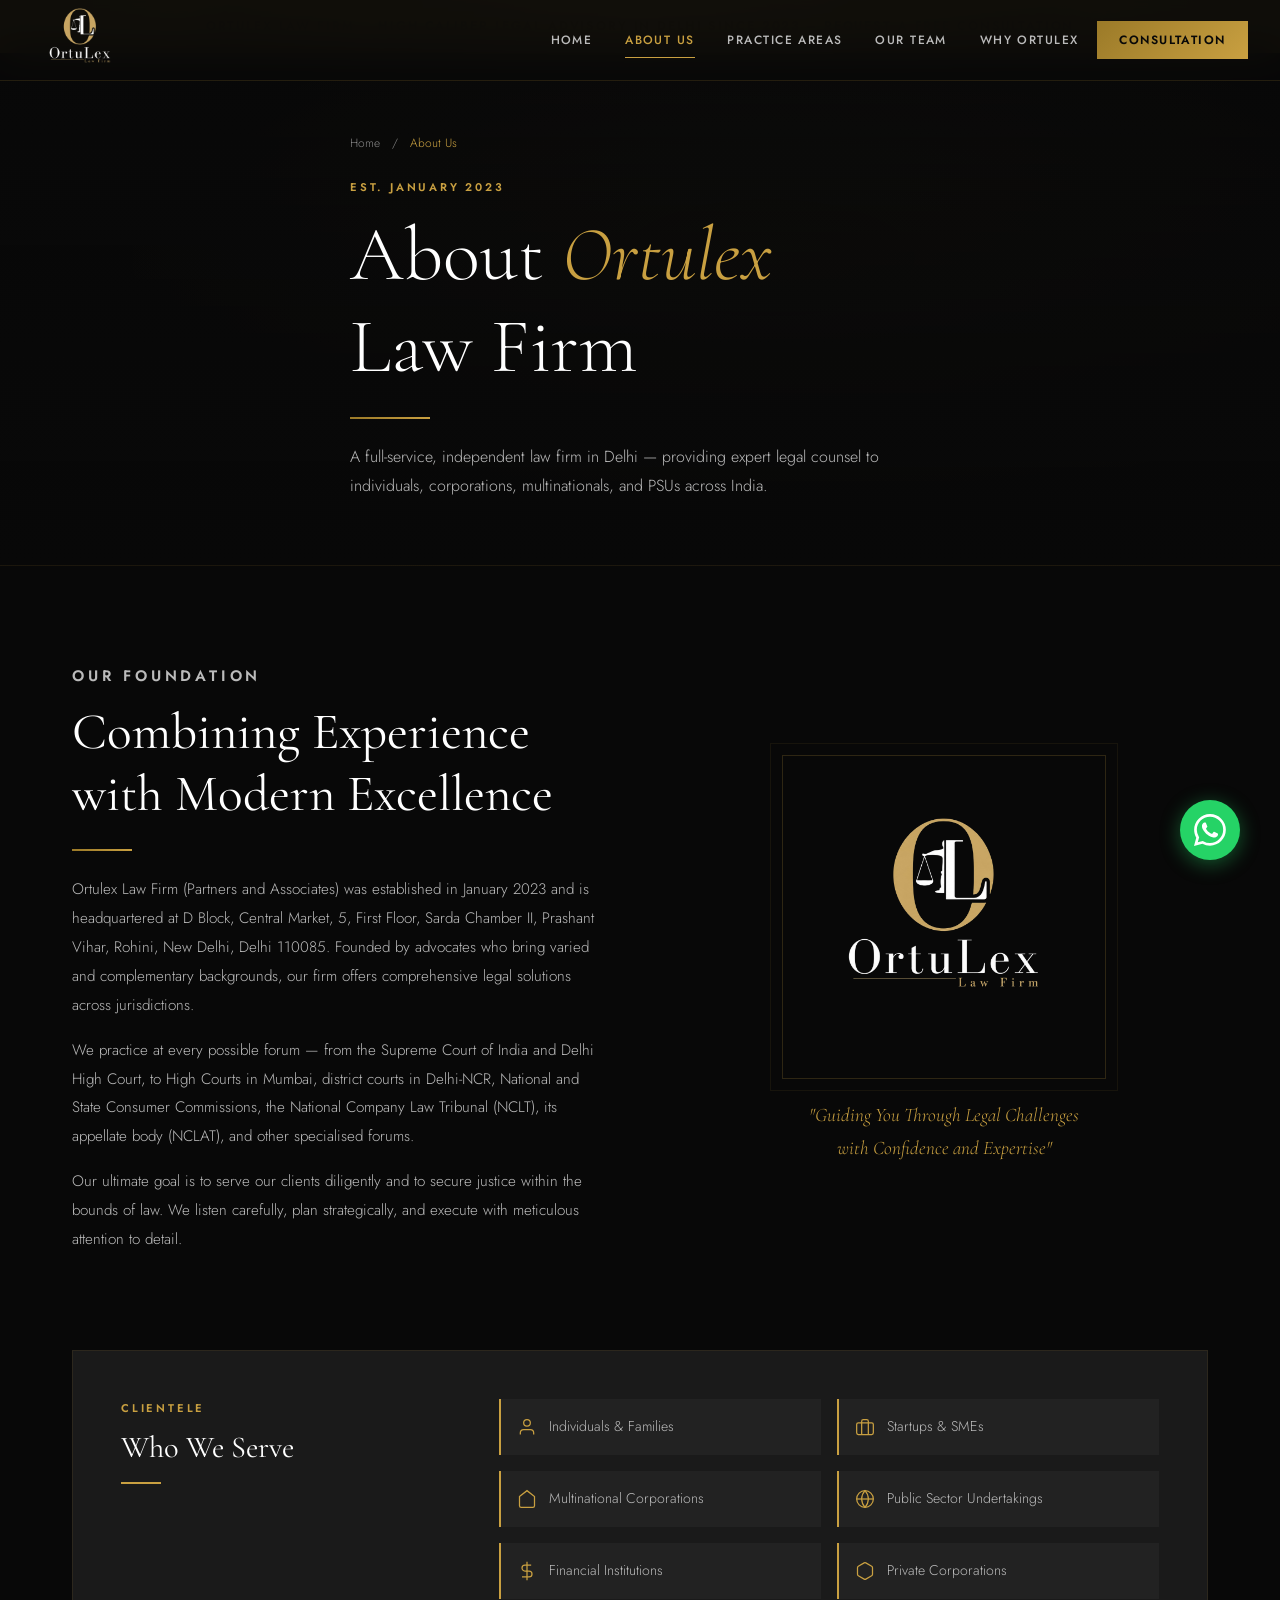
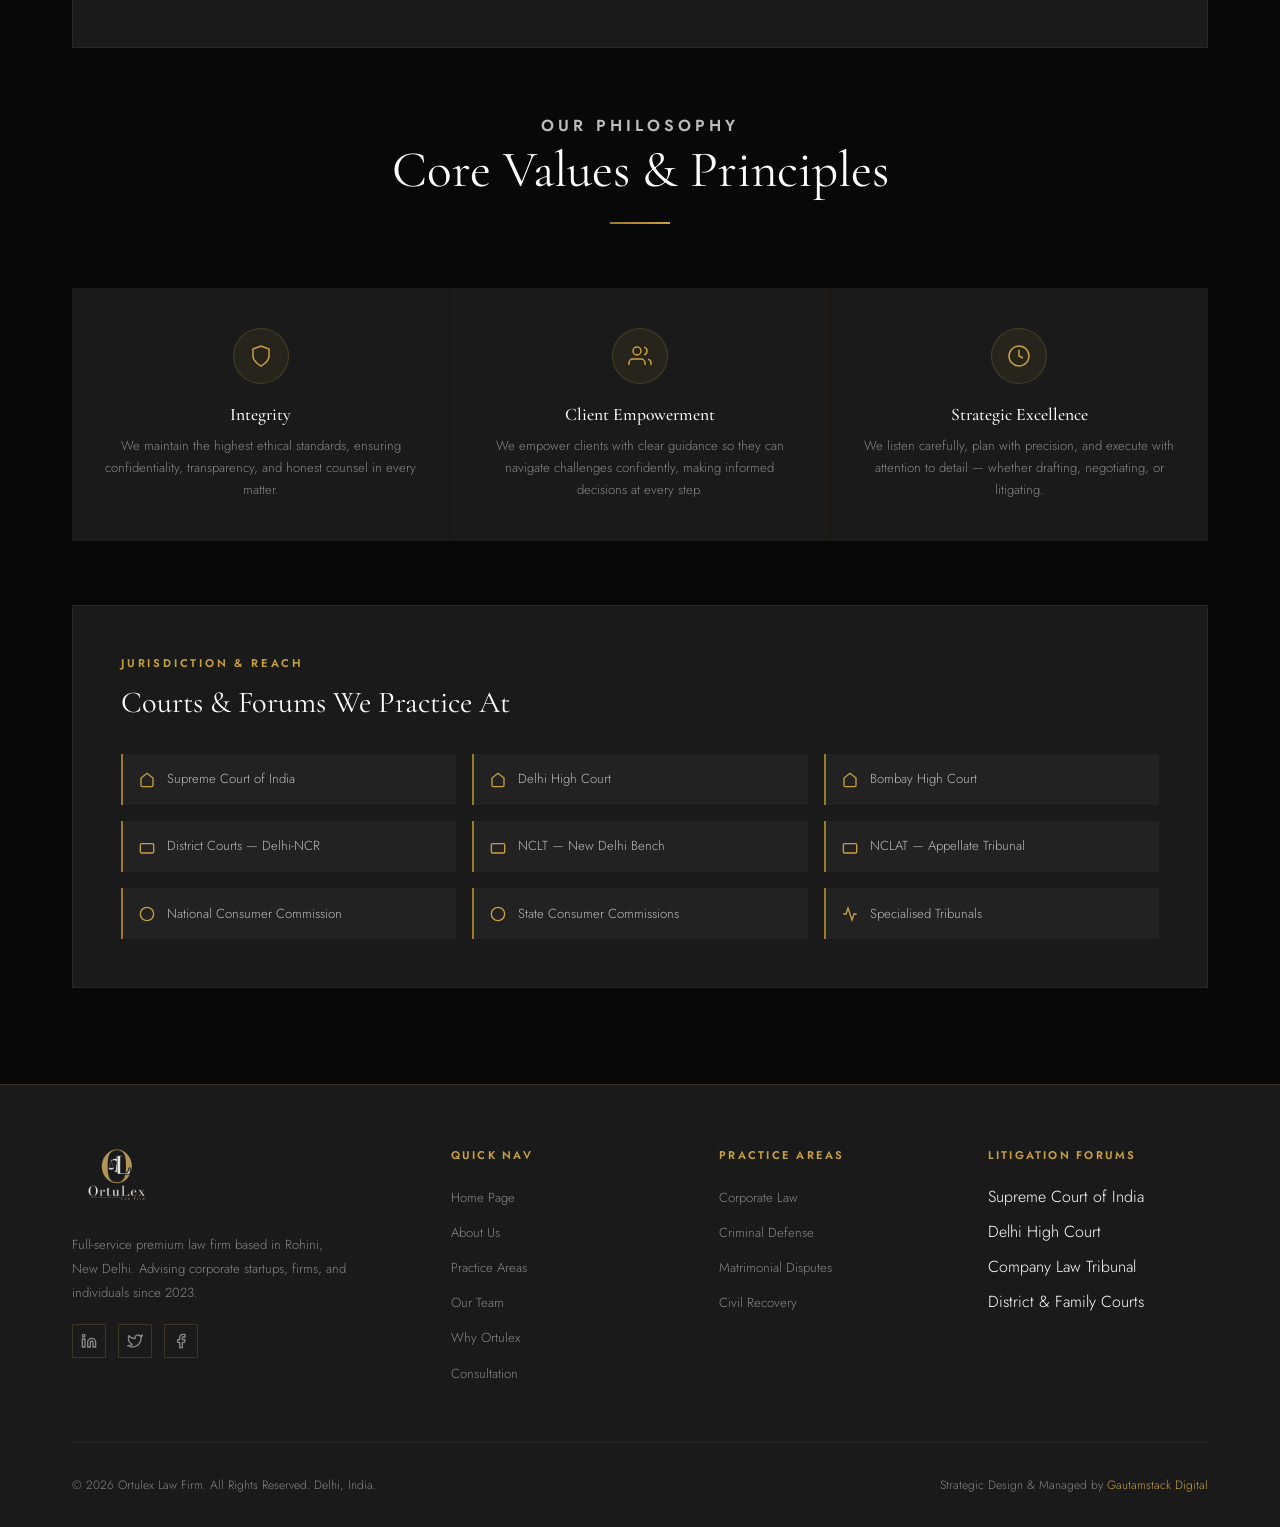
==== commit cbbc5553: "feat: implement global header/footer via dynamic JS, add deployment configs, and enable clean URL ro" ====
--- a/about.html
+++ b/about.html
@@ -18,7 +18,7 @@
   <!-- ABOUT PAGE HERO -->
   <div class="about-hero">
     <div class="container">
-      <div class="breadcrumb"><a href="index.html">Home</a> &nbsp;/&nbsp; <span>About Us</span></div>
+      <div class="breadcrumb"><a href="./">Home</a> &nbsp;/&nbsp; <span>About Us</span></div>
       <p class="label" style="margin-bottom:0.75rem;">Est. January 2023</p>
       <h1 style="max-width:650px;font-weight:300;">About <em style="color:var(--gold);font-style:italic;">Ortulex</em><br>Law Firm</h1>
       <div style="width:80px;height:2px;background:linear-gradient(90deg,var(--gold-dark),var(--gold));margin:1.5rem 0;"></div>
--- a/css/style.css
+++ b/css/style.css
@@ -135,7 +135,7 @@
   cursor: pointer;
 }
 .nav-logo img {
-  height: 52px;
+  height: 64px;
   width: auto;
   filter: brightness(1);
   transition: var(--transition);
@@ -1203,3 +1203,57 @@
 
 /* ===== PAGE TRANSITIONS ===== */
 .page-enter { animation: fadeIn 0.4s ease; }
+
+/* ===== FLOATING WHATSAPP BUTTON ===== */
+.whatsapp-float {
+  position: fixed;
+  bottom: 2.5rem;
+  right: 2.5rem;
+  width: 60px;
+  height: 60px;
+  background-color: #25D366;
+  color: #fff;
+  border-radius: 50%;
+  display: flex;
+  align-items: center;
+  justify-content: center;
+  box-shadow: 0 4px 20px rgba(37, 211, 102, 0.4);
+  z-index: 9999;
+  transition: transform 0.3s ease, box-shadow 0.3s ease, background-color 0.3s ease;
+  animation: whatsapp-pulse 2s infinite;
+}
+.whatsapp-float:hover {
+  transform: scale(1.1);
+  background-color: #20ba5a;
+  box-shadow: 0 6px 25px rgba(32, 186, 90, 0.6);
+  color: #fff;
+}
+.whatsapp-float svg {
+  width: 32px;
+  height: 32px;
+}
+@keyframes whatsapp-pulse {
+  0% {
+    box-shadow: 0 0 0 0 rgba(37, 211, 102, 0.4);
+  }
+  70% {
+    box-shadow: 0 0 0 15px rgba(37, 211, 102, 0);
+  }
+  100% {
+    box-shadow: 0 0 0 0 rgba(37, 211, 102, 0);
+  }
+}
+
+@media (max-width: 768px) {
+  .whatsapp-float {
+    bottom: 1.5rem;
+    right: 1.5rem;
+    width: 50px;
+    height: 50px;
+  }
+  .whatsapp-float svg {
+    width: 26px;
+    height: 26px;
+  }
+}
+
